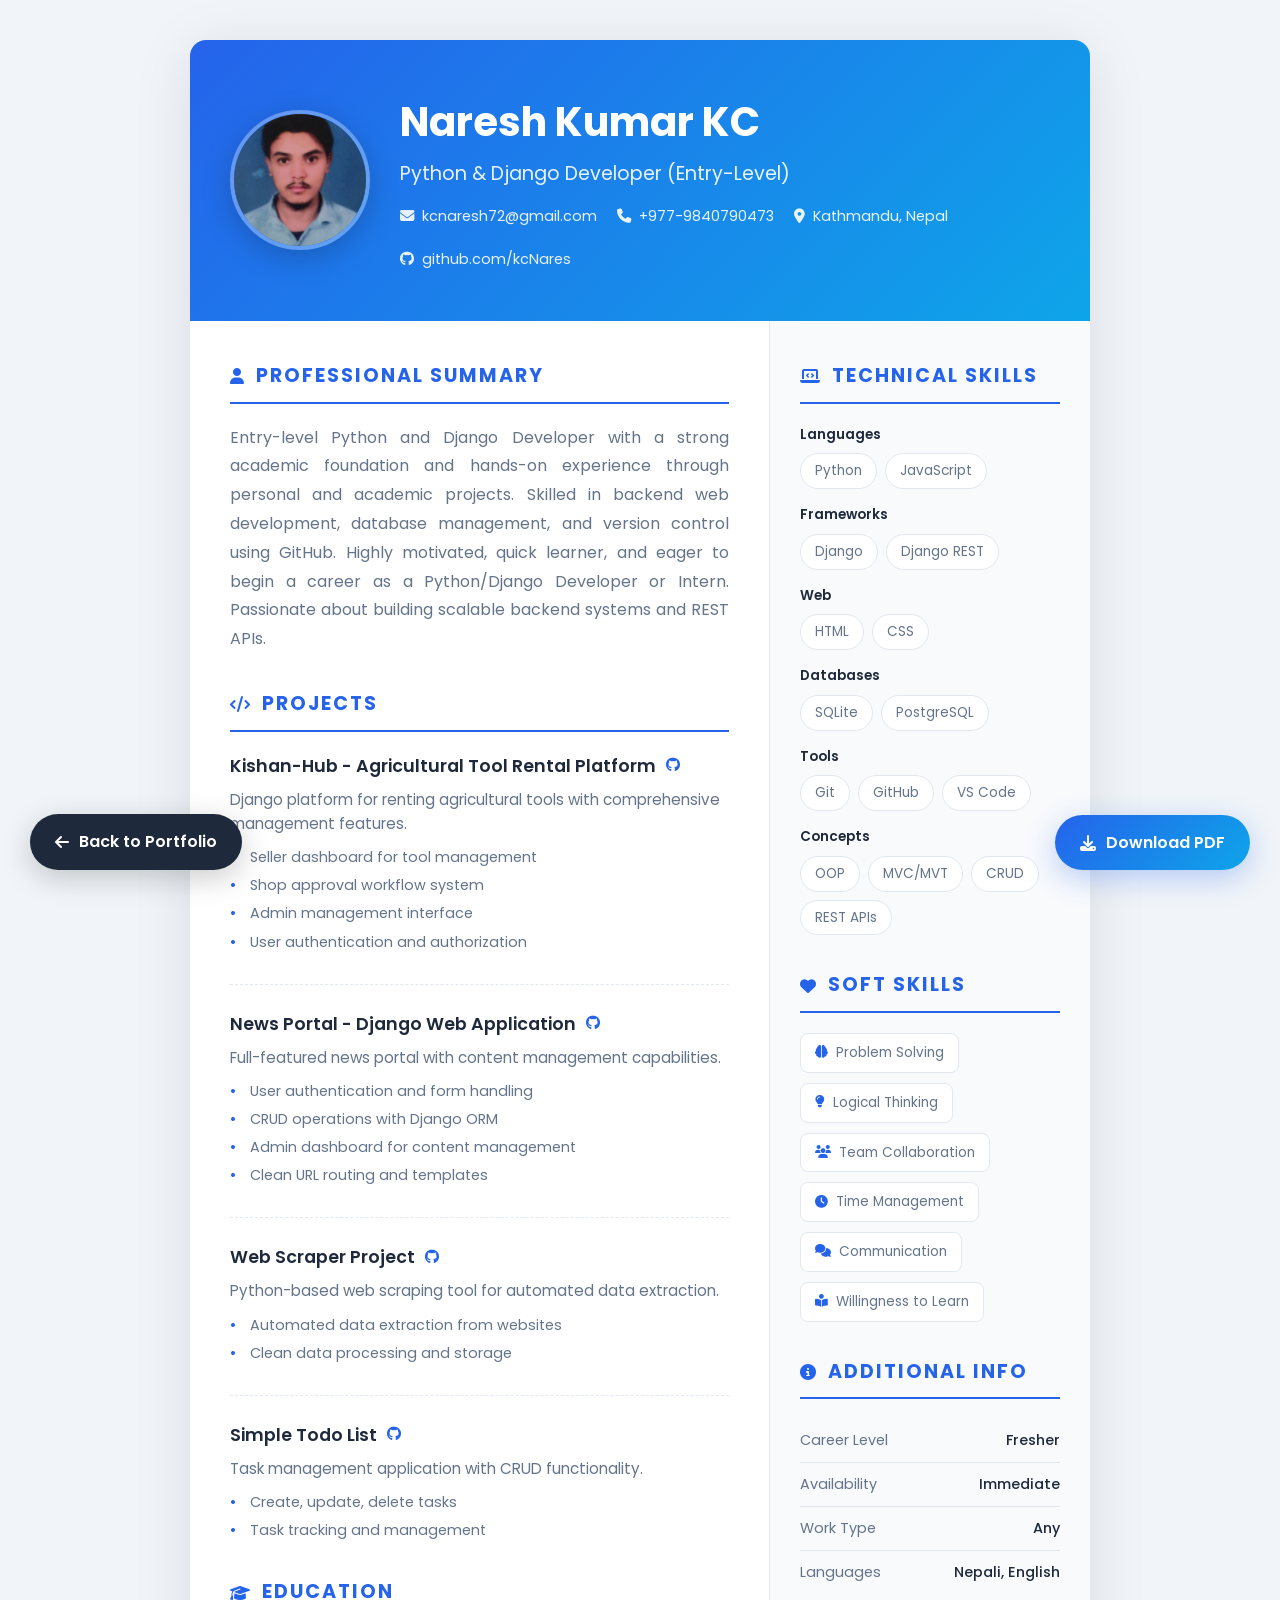
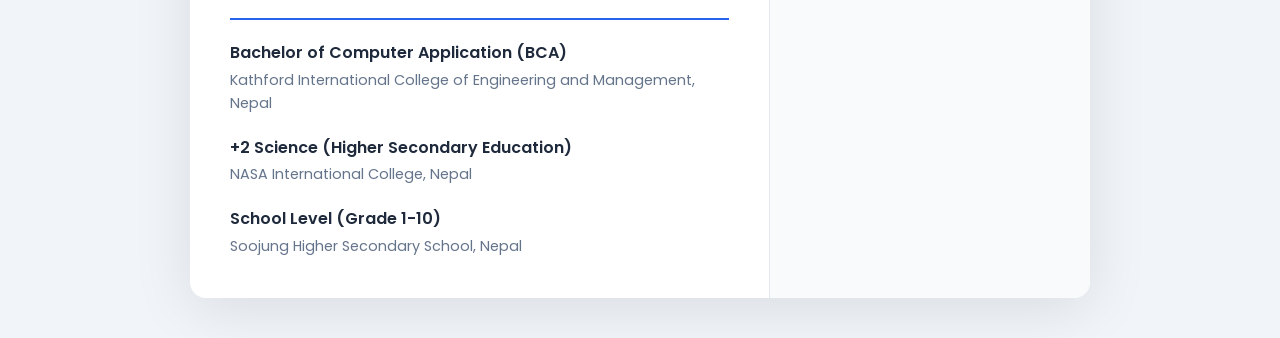
==== resume/resume.html @ 40097b9b "Initial portfolio upload" ====
<!DOCTYPE html>
<html lang="en">
<head>
    <meta charset="UTF-8">
    <meta name="viewport" content="width=device-width, initial-scale=1.0">
    <title>Resume - Naresh Kumar KC | Python & Django Developer</title>
    <link href="https://fonts.googleapis.com/css2?family=Poppins:wght@300;400;500;600;700&display=swap" rel="stylesheet">
    <link rel="stylesheet" href="https://cdnjs.cloudflare.com/ajax/libs/font-awesome/6.4.0/css/all.min.css">
    <link rel="stylesheet" href="../css/resume.css">
    <link rel="icon" type="image/png" href="../images/logon.jpg">
    <link rel="apple-touch-icon" href="../images/logon.jpg">
</head>
<body>
    <div class="resume-container">
        <!-- Header --> 
        <header class="resume-header">
            <img src="../images/profile.jpg" alt="Naresh Kumar KC" class="header-photo">
            <div class="header-info">
                <h1>Naresh Kumar KC</h1>
                <p class="title">Python & Django Developer (Entry-Level)</p>
                <div class="contact-row">
                    <a href="mailto:kcnaresh72@gmail.com">
                        <i class="fas fa-envelope"></i> kcnaresh72@gmail.com
                    </a>
                    <a href="tel:+977-9840790473">
                        <i class="fas fa-phone"></i> +977-9840790473
                    </a>
                    <span>
                        <i class="fas fa-map-marker-alt"></i> Kathmandu, Nepal
                    </span>
                    <a href="https://github.com/kcNares" target="_blank">
                        <i class="fab fa-github"></i> github.com/kcNares
                    </a>
                </div>
            </div>
        </header>

        <!-- Body -->
        <div class="resume-body">
            <!-- Main Content -->
            <main class="main-content">
                <!-- Professional Summary -->
                <section class="section">
                    <h2 class="section-title">
                        <i class="fas fa-user"></i> Professional Summary
                    </h2>
                    <p class="summary-text">
                        Entry-level Python and Django Developer with a strong academic foundation and hands-on experience through personal and academic projects. Skilled in backend web development, database management, and version control using GitHub. Highly motivated, quick learner, and eager to begin a career as a Python/Django Developer or Intern. Passionate about building scalable backend systems and REST APIs.
                    </p>
                </section>

                <!-- Projects -->
                <section class="section">
                    <h2 class="section-title">
                        <i class="fas fa-code"></i> Projects
                    </h2>

                    <div class="project-item">
                        <h3 class="project-title">
                            Kishan-Hub - Agricultural Tool Rental Platform
                            <a href="https://github.com/kcNares/Kishan-Hub" target="_blank">
                                <i class="fab fa-github"></i>
                            </a>
                        </h3>
                        <p class="project-description">Django platform for renting agricultural tools with comprehensive management features.</p>
                        <ul class="project-features">
                            <li>Seller dashboard for tool management</li>
                            <li>Shop approval workflow system</li>
                            <li>Admin management interface</li>
                            <li>User authentication and authorization</li>
                        </ul>
                    </div>

                    <div class="project-item">
                        <h3 class="project-title">
                            News Portal - Django Web Application
                            <a href="https://github.com/kcNares/News-Portal" target="_blank">
                                <i class="fab fa-github"></i>
                            </a>
                        </h3>
                        <p class="project-description">Full-featured news portal with content management capabilities.</p>
                        <ul class="project-features">
                            <li>User authentication and form handling</li>
                            <li>CRUD operations with Django ORM</li>
                            <li>Admin dashboard for content management</li>
                            <li>Clean URL routing and templates</li>
                        </ul>
                    </div>

                    <div class="project-item">
                        <h3 class="project-title">
                            Web Scraper Project
                            <a href="https://github.com/kcNares/scrapper-project" target="_blank">
                                <i class="fab fa-github"></i>
                            </a>
                        </h3>
                        <p class="project-description">Python-based web scraping tool for automated data extraction.</p>
                        <ul class="project-features">
                            <li>Automated data extraction from websites</li>
                            <li>Clean data processing and storage</li>
                        </ul>
                    </div>

                    <div class="project-item">
                        <h3 class="project-title">
                            Simple Todo List
                            <a href="https://github.com/kcNares/Simple_Todo_List" target="_blank">
                                <i class="fab fa-github"></i>
                            </a>
                        </h3>
                        <p class="project-description">Task management application with CRUD functionality.</p>
                        <ul class="project-features">
                            <li>Create, update, delete tasks</li>
                            <li>Task tracking and management</li>
                        </ul>
                    </div>
                </section>

                <!-- Education -->
                <section class="section">
                    <h2 class="section-title">
                        <i class="fas fa-graduation-cap"></i> Education
                    </h2>

                    <div class="education-item">
                        <p class="education-degree">Bachelor of Computer Application (BCA)</p>
                        <p class="education-school">Kathford International College of Engineering and Management, Nepal</p>
                    </div>

                    <div class="education-item">
                        <p class="education-degree">+2 Science (Higher Secondary Education)</p>
                        <p class="education-school">NASA International College, Nepal</p>
                    </div>

                    <div class="education-item">
                        <p class="education-degree">School Level (Grade 1-10)</p>
                        <p class="education-school">Soojung Higher Secondary School, Nepal</p>
                    </div>
                </section>
            </main>

            <!-- Sidebar -->
            <aside class="sidebar">
                <!-- Technical Skills -->
                <section class="section">
                    <h2 class="section-title">
                        <i class="fas fa-laptop-code"></i> Technical Skills
                    </h2>
                    <div class="skills-grid">
                        <div>
                            <p class="skill-category-title">Languages</p>
                            <div class="skill-tags">
                                <span class="skill-tag">Python</span>
                                <span class="skill-tag">JavaScript</span>
                            </div>
                        </div>
                        <div>
                            <p class="skill-category-title">Frameworks</p>
                            <div class="skill-tags">
                                <span class="skill-tag">Django</span>
                                <span class="skill-tag">Django REST</span>
                            </div>
                        </div>
                        <div>
                            <p class="skill-category-title">Web</p>
                            <div class="skill-tags">
                                <span class="skill-tag">HTML</span>
                                <span class="skill-tag">CSS</span>
                            </div>
                        </div>
                        <div>
                            <p class="skill-category-title">Databases</p>
                            <div class="skill-tags">
                                <span class="skill-tag">SQLite</span>
                                <span class="skill-tag">PostgreSQL</span>
                            </div>
                        </div>
                        <div>
                            <p class="skill-category-title">Tools</p>
                            <div class="skill-tags">
                                <span class="skill-tag">Git</span>
                                <span class="skill-tag">GitHub</span>
                                <span class="skill-tag">VS Code</span>
                            </div>
                        </div>
                        <div>
                            <p class="skill-category-title">Concepts</p>
                            <div class="skill-tags">
                                <span class="skill-tag">OOP</span>
                                <span class="skill-tag">MVC/MVT</span>
                                <span class="skill-tag">CRUD</span>
                                <span class="skill-tag">REST APIs</span>
                            </div>
                        </div>
                    </div>
                </section>

                <!-- Soft Skills -->
                <section class="section">
                    <h2 class="section-title">
                        <i class="fas fa-heart"></i> Soft Skills
                    </h2>
                    <div class="soft-skills-grid">
                        <span class="soft-skill-item">
                            <i class="fas fa-brain"></i> Problem Solving
                        </span>
                        <span class="soft-skill-item">
                            <i class="fas fa-lightbulb"></i> Logical Thinking
                        </span>
                        <span class="soft-skill-item">
                            <i class="fas fa-users"></i> Team Collaboration
                        </span>
                        <span class="soft-skill-item">
                            <i class="fas fa-clock"></i> Time Management
                        </span>
                        <span class="soft-skill-item">
                            <i class="fas fa-comments"></i> Communication
                        </span>
                        <span class="soft-skill-item">
                            <i class="fas fa-book-reader"></i> Willingness to Learn
                        </span>
                    </div>
                </section>

                <!-- Additional Info -->
                <section class="section">
                    <h2 class="section-title">
                        <i class="fas fa-info-circle"></i> Additional Info
                    </h2>
                    <ul class="info-list">
                        <li>
                            <span class="info-label">Career Level</span>
                            <span class="info-value">Fresher</span>
                        </li>
                        <li>
                            <span class="info-label">Availability</span>
                            <span class="info-value">Immediate</span>
                        </li>
                        <li>
                            <span class="info-label">Work Type</span>
                            <span class="info-value">Any</span>
                        </li>
                        <li>
                            <span class="info-label">Languages</span>
                            <span class="info-value">Nepali, English</span>
                        </li>
                    </ul>
                </section>
            </aside>
        </div>
    </div>

    <!-- Buttons -->
    <a href="../index.html" class="back-btn">
        <i class="fas fa-arrow-left"></i> Back to Portfolio
    </a>
    <button class="print-btn" onclick="window.print()">
        <i class="fas fa-download"></i> Download PDF
    </button>
</body>
</html>
---- css/resume.css ----
:root {
            --primary: #2563eb;
            --primary-dark: #1d4ed8;
            --secondary: #0ea5e9;
            --bg-dark: #0f172a;
            --bg-card: #1e293b;
            --bg-light: #f8fafc;
            --text-dark: #1e293b;
            --text-muted: #64748b;
            --border: #e2e8f0;
            --gradient: linear-gradient(135deg, var(--primary) 0%, var(--secondary) 100%);
        }

        * {
            margin: 0;
            padding: 0;
            box-sizing: border-box;
        }

        body {
            font-family: 'Poppins', sans-serif;
            background: #f1f5f9;
            color: var(--text-dark);
            line-height: 1.6;
            padding: 40px 20px;
        }

        .resume-container {
            max-width: 900px;
            margin: 0 auto;
            background: white;
            box-shadow: 0 10px 60px rgba(0, 0, 0, 0.1);
            border-radius: 16px;
            overflow: hidden;
        }

        /* Header */
        .resume-header {
            background: var(--gradient);
            color: white;
            padding: 50px 40px;
            display: flex;
            gap: 30px;
            align-items: center;
        }

        .header-photo {
            width: 140px;
            height: 140px;
            border-radius: 50%;
            object-fit: cover;
            border: 4px solid rgba(255, 255, 255, 0.3);
            box-shadow: 0 8px 30px rgba(0, 0, 0, 0.2);
        }

        .header-info {
            flex: 1;
        }

        .header-info h1 {
            font-size: 2.5rem;
            font-weight: 700;
            margin-bottom: 5px;
        }

        .header-info .title {
            font-size: 1.2rem;
            opacity: 0.9;
            margin-bottom: 15px;
        }

        .contact-row {
            display: flex;
            flex-wrap: wrap;
            gap: 20px;
            font-size: 0.9rem;
        }

        .contact-row a,
        .contact-row span {
            color: white;
            text-decoration: none;
            display: flex;
            align-items: center;
            gap: 8px;
            opacity: 0.9;
        }

        .contact-row a:hover {
            opacity: 1;
            text-decoration: underline;
        }

        /* Main Content */
        .resume-body {
            display: grid;
            grid-template-columns: 1fr 320px;
        }

        .main-content {
            padding: 40px;
            border-right: 1px solid var(--border);
        }

        .sidebar {
            padding: 40px 30px;
            background: #f8fafc;
        }

        /* Section Styling */
        .section {
            margin-bottom: 35px;
        }

        .section:last-child {
            margin-bottom: 0;
        }

        .section-title {
            font-size: 1.2rem;
            font-weight: 700;
            color: var(--primary);
            text-transform: uppercase;
            letter-spacing: 2px;
            margin-bottom: 20px;
            padding-bottom: 10px;
            border-bottom: 2px solid var(--primary);
            display: flex;
            align-items: center;
            gap: 10px;
        }

        .section-title i {
            font-size: 1rem;
        }

        /* Summary */
        .summary-text {
            color: var(--text-muted);
            line-height: 1.8;
            text-align: justify;
        }

        /* Skills */
        .skills-grid {
            display: flex;
            flex-direction: column;
            gap: 15px;
        }

        .skill-category-title {
            font-size: 0.85rem;
            font-weight: 600;
            color: var(--text-dark);
            margin-bottom: 8px;
        }

        .skill-tags {
            display: flex;
            flex-wrap: wrap;
            gap: 8px;
        }

        .skill-tag {
            padding: 6px 14px;
            background: white;
            border: 1px solid var(--border);
            border-radius: 20px;
            font-size: 0.85rem;
            color: var(--text-muted);
            transition: all 0.3s ease;
        }

        .skill-tag:hover {
            border-color: var(--primary);
            color: var(--primary);
        }

        /* Projects */
        .project-item {
            margin-bottom: 25px;
            padding-bottom: 25px;
            border-bottom: 1px dashed var(--border);
        }

        .project-item:last-child {
            margin-bottom: 0;
            padding-bottom: 0;
            border-bottom: none;
        }

        .project-title {
            font-size: 1.1rem;
            font-weight: 600;
            color: var(--text-dark);
            margin-bottom: 8px;
            display: flex;
            align-items: center;
            gap: 10px;
        }

        .project-title a {
            color: var(--primary);
            font-size: 0.9rem;
        }

        .project-title a:hover {
            color: var(--primary-dark);
        }

        .project-description {
            color: var(--text-muted);
            font-size: 0.95rem;
            margin-bottom: 10px;
        }

        .project-features {
            list-style: none;
        }

        .project-features li {
            color: var(--text-muted);
            font-size: 0.9rem;
            padding-left: 20px;
            position: relative;
            margin-bottom: 5px;
        }

        .project-features li::before {
            content: '•';
            color: var(--primary);
            font-weight: bold;
            position: absolute;
            left: 0;
        }

        /* Education */
        .education-item {
            margin-bottom: 20px;
        }

        .education-item:last-child {
            margin-bottom: 0;
        }

        .education-degree {
            font-weight: 600;
            color: var(--text-dark);
            margin-bottom: 3px;
        }

        .education-school {
            color: var(--text-muted);
            font-size: 0.9rem;
        }

        /* Soft Skills */
        .soft-skills-grid {
            display: flex;
            flex-wrap: wrap;
            gap: 10px;
        }

        .soft-skill-item {
            display: flex;
            align-items: center;
            gap: 8px;
            padding: 8px 14px;
            background: white;
            border-radius: 8px;
            font-size: 0.85rem;
            color: var(--text-muted);
            border: 1px solid var(--border);
        }

        .soft-skill-item i {
            color: var(--primary);
            font-size: 0.8rem;
        }

        /* Additional Info */
        .info-list {
            list-style: none;
        }

        .info-list li {
            display: flex;
            justify-content: space-between;
            padding: 10px 0;
            border-bottom: 1px solid var(--border);
            font-size: 0.9rem;
        }

        .info-list li:last-child {
            border-bottom: none;
        }

        .info-label {
            color: var(--text-muted);
        }

        .info-value {
            font-weight: 500;
            color: var(--text-dark);
        }

        /* Print Button */
        .print-btn {
            position: fixed;
            bottom: 30px;
            right: 30px;
            padding: 15px 25px;
            background: var(--gradient);
            color: white;
            border: none;
            border-radius: 30px;
            font-family: inherit;
            font-size: 1rem;
            font-weight: 600;
            cursor: pointer;
            display: flex;
            align-items: center;
            gap: 10px;
            box-shadow: 0 8px 30px rgba(37, 99, 235, 0.3);
            transition: all 0.3s ease;
            text-decoration: none;
        }

        .print-btn:hover {
            transform: translateY(-3px);
            box-shadow: 0 12px 40px rgba(37, 99, 235, 0.4);
        }

        .back-btn {
            position: fixed;
            bottom: 30px;
            left: 30px;
            padding: 15px 25px;
            background: var(--bg-card);
            color: white;
            border: none;
            border-radius: 30px;
            font-family: inherit;
            font-size: 1rem;
            font-weight: 600;
            cursor: pointer;
            display: flex;
            align-items: center;
            gap: 10px;
            box-shadow: 0 8px 30px rgba(0, 0, 0, 0.2);
            transition: all 0.3s ease;
            text-decoration: none;
        }

        .back-btn:hover {
            transform: translateY(-3px);
        }

        /* Print Styles */
        @media print {
            body {
                padding: 0;
                background: white;
            }

            .resume-container {
                box-shadow: none;
                border-radius: 0;
            }

            .print-btn,
            .back-btn {
                display: none;
            }
        }

        /* Responsive */
        @media (max-width: 768px) {
            .resume-header {
                flex-direction: column;
                text-align: center;
                padding: 30px 20px;
            }

            .header-info h1 {
                font-size: 1.8rem;
            }

            .contact-row {
                justify-content: center;
            }

            .resume-body {
                grid-template-columns: 1fr;
            }

            .main-content {
                padding: 30px 20px;
                border-right: none;
                border-bottom: 1px solid var(--border);
            }

            .sidebar {
                padding: 30px 20px;
            }

            .print-btn,
            .back-btn {
                bottom: 20px;
                padding: 12px 20px;
                font-size: 0.9rem;
            }

            .print-btn {
                right: 20px;
            }

            .back-btn {
                left: 20px;
            }
        }
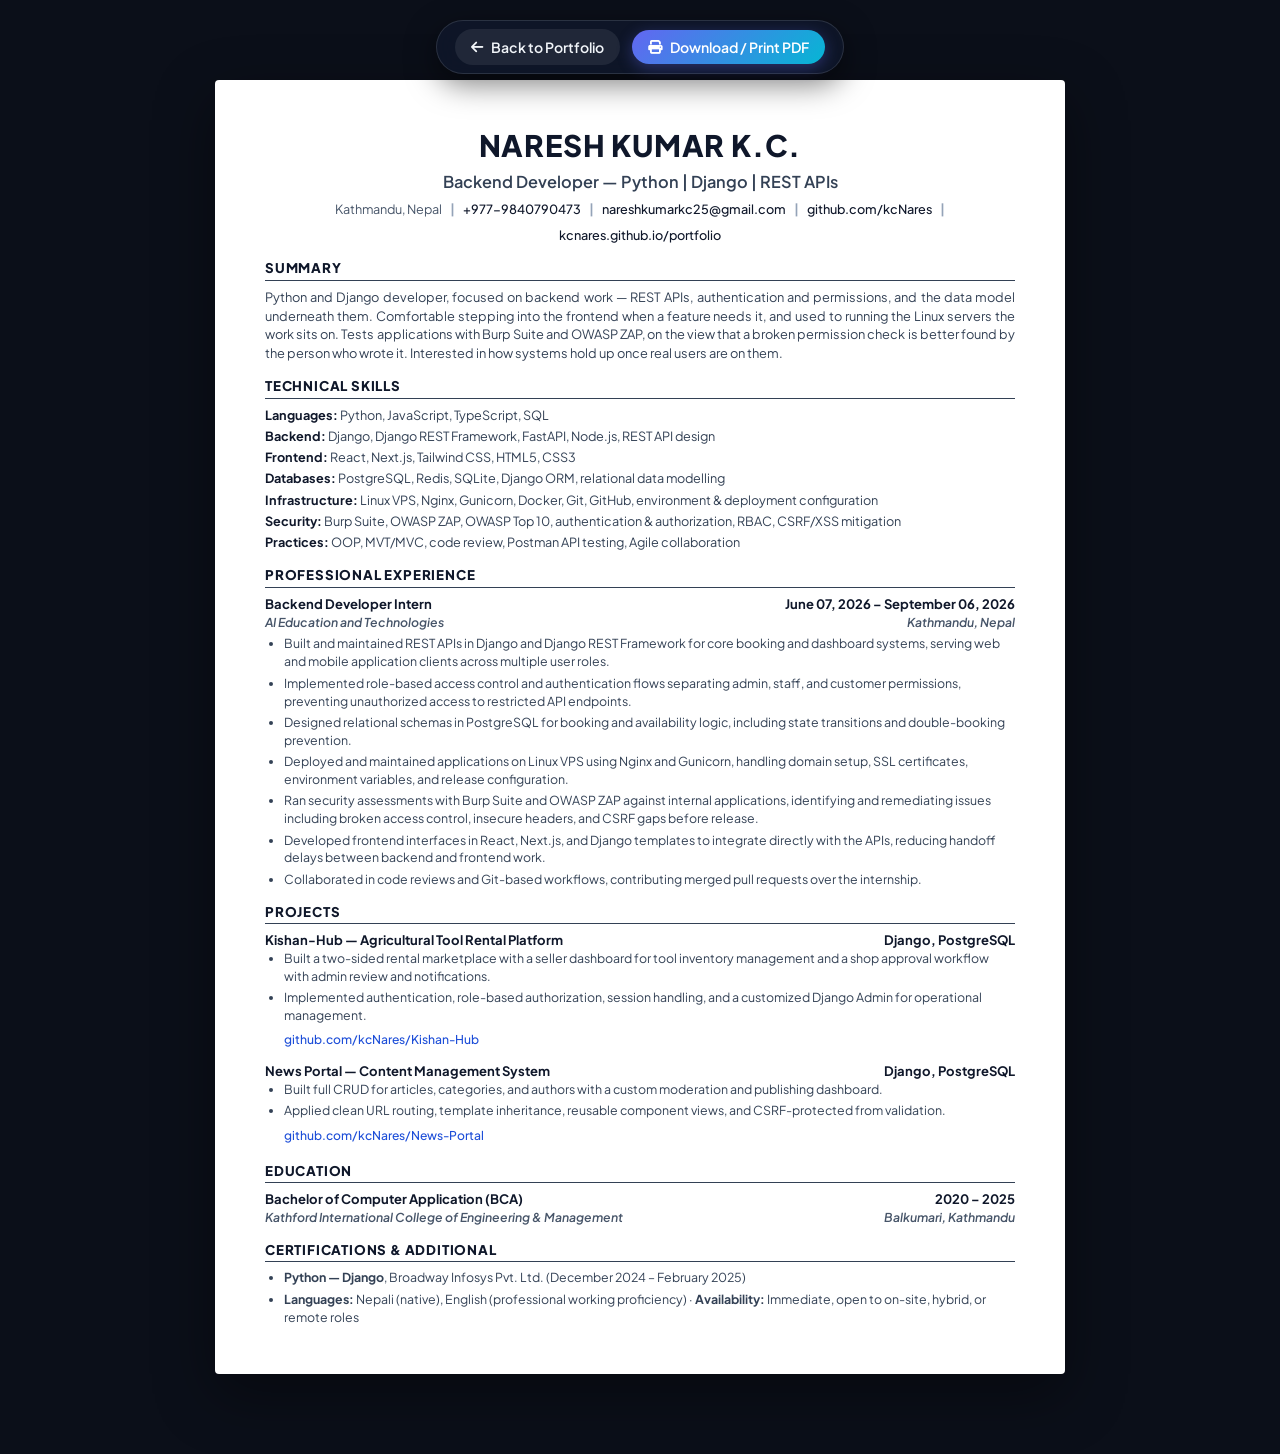
==== commit 0a9c128a: "Update the Portfolio" ====
--- a/resume/resume.html
+++ b/resume/resume.html
@@ -3,259 +3,177 @@
 <head>
     <meta charset="UTF-8">
     <meta name="viewport" content="width=device-width, initial-scale=1.0">
-    <title>Resume - Naresh Kumar KC | Python & Django Developer</title>
-    <link href="https://fonts.googleapis.com/css2?family=Poppins:wght@300;400;500;600;700&display=swap" rel="stylesheet">
+    <title>Naresh Kumar K.C. - Resume | Backend Developer</title>
+    <meta name="description" content="Resume of Naresh Kumar K.C. - Backend Developer specializing in Python, Django, DRF, PostgreSQL, Linux VPS, and OWASP security.">
+    <link rel="stylesheet" href="../css/resume.css">
     <link rel="stylesheet" href="https://cdnjs.cloudflare.com/ajax/libs/font-awesome/6.4.0/css/all.min.css">
-    <link rel="stylesheet" href="../css/resume.css">
-    <link rel="icon" type="image/png" href="../images/logon.jpg">
-    <link rel="apple-touch-icon" href="../images/logon.jpg">
+    <link rel="icon" type="image/jpeg" href="../images/logon.jpg">
 </head>
 <body>
-    <div class="resume-container">
-        <!-- Header --> 
+
+    <!-- Floating Action Toolbar -->
+    <div class="action-bar">
+        <a href="../index.html" class="action-btn btn-back">
+            <i class="fas fa-arrow-left"></i> Back to Portfolio
+        </a>
+        <button class="action-btn btn-print" onclick="window.print()">
+            <i class="fas fa-print"></i> Download / Print PDF
+        </button>
+    </div>
+
+    <!-- ATS-Optimized Resume Document Container -->
+    <main class="resume-paper" id="resume-document">
+        
+        <!-- HEADER -->
         <header class="resume-header">
-            <img src="../images/profile.jpg" alt="Naresh Kumar KC" class="header-photo">
-            <div class="header-info">
-                <h1>Naresh Kumar KC</h1>
-                <p class="title">Python & Django Developer (Entry-Level)</p>
-                <div class="contact-row">
-                    <a href="mailto:kcnaresh72@gmail.com">
-                        <i class="fas fa-envelope"></i> kcnaresh72@gmail.com
-                    </a>
-                    <a href="tel:+977-9840790473">
-                        <i class="fas fa-phone"></i> +977-9840790473
-                    </a>
-                    <span>
-                        <i class="fas fa-map-marker-alt"></i> Kathmandu, Nepal
-                    </span>
-                    <a href="https://github.com/kcNares" target="_blank">
-                        <i class="fab fa-github"></i> github.com/kcNares
-                    </a>
-                </div>
+            <h1>NARESH KUMAR K.C.</h1>
+            <p class="candidate-title">Backend Developer &mdash; Python | Django | REST APIs</p>
+            <div class="contact-info-row">
+                <span>Kathmandu, Nepal</span>
+                <span class="separator">|</span>
+                <a href="tel:+9779840790473">+977-9840790473</a>
+                <span class="separator">|</span>
+                <a href="mailto:nareshkumarkc25@gmail.com">nareshkumarkc25@gmail.com</a>
+                <span class="separator">|</span>
+                <a href="https://github.com/kcNares" target="_blank">github.com/kcNares</a>
+                <span class="separator">|</span>
+                <a href="https://kcnares.github.io/portfolio" target="_blank">kcnares.github.io/portfolio</a>
             </div>
         </header>
 
-        <!-- Body -->
-        <div class="resume-body">
-            <!-- Main Content -->
-            <main class="main-content">
-                <!-- Professional Summary -->
-                <section class="section">
-                    <h2 class="section-title">
-                        <i class="fas fa-user"></i> Professional Summary
-                    </h2>
-                    <p class="summary-text">
-                        Entry-level Python and Django Developer with a strong academic foundation and hands-on experience through personal and academic projects. Skilled in backend web development, database management, and version control using GitHub. Highly motivated, quick learner, and eager to begin a career as a Python/Django Developer or Intern. Passionate about building scalable backend systems and REST APIs.
-                    </p>
-                </section>
+        <!-- SUMMARY -->
+        <section class="resume-section">
+            <h2 class="section-heading">SUMMARY</h2>
+            <p class="summary-paragraph">
+                Python and Django developer, focused on backend work &mdash; REST APIs, authentication and permissions, and the data model underneath them. Comfortable stepping into the frontend when a feature needs it, and used to running the Linux servers the work sits on. Tests applications with Burp Suite and OWASP ZAP, on the view that a broken permission check is better found by the person who wrote it. Interested in how systems hold up once real users are on them.
+            </p>
+        </section>
 
-                <!-- Projects -->
-                <section class="section">
-                    <h2 class="section-title">
-                        <i class="fas fa-code"></i> Projects
-                    </h2>
+        <!-- TECHNICAL SKILLS -->
+        <section class="resume-section">
+            <h2 class="section-heading">TECHNICAL SKILLS</h2>
+            <div class="skills-container">
+                <div class="skill-row">
+                    <strong>Languages:</strong> Python, JavaScript, TypeScript, SQL
+                </div>
+                <div class="skill-row">
+                    <strong>Backend:</strong> Django, Django REST Framework, FastAPI, Node.js, REST API design
+                </div>
+                <div class="skill-row">
+                    <strong>Frontend:</strong> React, Next.js, Tailwind CSS, HTML5, CSS3
+                </div>
+                <div class="skill-row">
+                    <strong>Databases:</strong> PostgreSQL, Redis, SQLite, Django ORM, relational data modelling
+                </div>
+                <div class="skill-row">
+                    <strong>Infrastructure:</strong> Linux VPS, Nginx, Gunicorn, Docker, Git, GitHub, environment &amp; deployment configuration
+                </div>
+                <div class="skill-row">
+                    <strong>Security:</strong> Burp Suite, OWASP ZAP, OWASP Top 10, authentication &amp; authorization, RBAC, CSRF/XSS mitigation
+                </div>
+                <div class="skill-row">
+                    <strong>Practices:</strong> OOP, MVT/MVC, code review, Postman API testing, Agile collaboration
+                </div>
+            </div>
+        </section>
 
-                    <div class="project-item">
-                        <h3 class="project-title">
-                            Kishan-Hub - Agricultural Tool Rental Platform
-                            <a href="https://github.com/kcNares/Kishan-Hub" target="_blank">
-                                <i class="fab fa-github"></i>
-                            </a>
-                        </h3>
-                        <p class="project-description">Django platform for renting agricultural tools with comprehensive management features.</p>
-                        <ul class="project-features">
-                            <li>Seller dashboard for tool management</li>
-                            <li>Shop approval workflow system</li>
-                            <li>Admin management interface</li>
-                            <li>User authentication and authorization</li>
-                        </ul>
-                    </div>
+        <!-- PROFESSIONAL EXPERIENCE -->
+        <section class="resume-section">
+            <h2 class="section-heading">PROFESSIONAL EXPERIENCE</h2>
+            
+            <div class="entry-block">
+                <div class="entry-header">
+                    <span>Backend Developer Intern</span>
+                    <span>June 07, 2026 – September 06, 2026</span>
+                </div>
+                <div class="entry-sub-header">
+                    <span>AI Education and Technologies</span>
+                    <span>Kathmandu, Nepal</span>
+                </div>
+                <ul class="entry-bullets">
+                    <li>Built and maintained REST APIs in Django and Django REST Framework for core booking and dashboard systems, serving web and mobile application clients across multiple user roles.</li>
+                    <li>Implemented role-based access control and authentication flows separating admin, staff, and customer permissions, preventing unauthorized access to restricted API endpoints.</li>
+                    <li>Designed relational schemas in PostgreSQL for booking and availability logic, including state transitions and double-booking prevention.</li>
+                    <li>Deployed and maintained applications on Linux VPS using Nginx and Gunicorn, handling domain setup, SSL certificates, environment variables, and release configuration.</li>
+                    <li>Ran security assessments with Burp Suite and OWASP ZAP against internal applications, identifying and remediating issues including broken access control, insecure headers, and CSRF gaps before release.</li>
+                    <li>Developed frontend interfaces in React, Next.js, and Django templates to integrate directly with the APIs, reducing handoff delays between backend and frontend work.</li>
+                    <li>Collaborated in code reviews and Git-based workflows, contributing merged pull requests over the internship.</li>
+                </ul>
+            </div>
+        </section>
 
-                    <div class="project-item">
-                        <h3 class="project-title">
-                            News Portal - Django Web Application
-                            <a href="https://github.com/kcNares/News-Portal" target="_blank">
-                                <i class="fab fa-github"></i>
-                            </a>
-                        </h3>
-                        <p class="project-description">Full-featured news portal with content management capabilities.</p>
-                        <ul class="project-features">
-                            <li>User authentication and form handling</li>
-                            <li>CRUD operations with Django ORM</li>
-                            <li>Admin dashboard for content management</li>
-                            <li>Clean URL routing and templates</li>
-                        </ul>
-                    </div>
+        <!-- PROJECTS -->
+        <section class="resume-section">
+            <h2 class="section-heading">PROJECTS</h2>
 
-                    <div class="project-item">
-                        <h3 class="project-title">
-                            Web Scraper Project
-                            <a href="https://github.com/kcNares/scrapper-project" target="_blank">
-                                <i class="fab fa-github"></i>
-                            </a>
-                        </h3>
-                        <p class="project-description">Python-based web scraping tool for automated data extraction.</p>
-                        <ul class="project-features">
-                            <li>Automated data extraction from websites</li>
-                            <li>Clean data processing and storage</li>
-                        </ul>
-                    </div>
+            <!-- Project 1 -->
+            <div class="entry-block">
+                <div class="entry-header">
+                    <span>Kishan-Hub — Agricultural Tool Rental Platform</span>
+                    <span>Django, PostgreSQL</span>
+                </div>
+                <ul class="entry-bullets">
+                    <li>Built a two-sided rental marketplace with a seller dashboard for tool inventory management and a shop approval workflow with admin review and notifications.</li>
+                    <li>Implemented authentication, role-based authorization, session handling, and a customized Django Admin for operational management.</li>
+                </ul>
+                <a href="https://github.com/kcNares/Kishan-Hub" target="_blank" class="project-repo-link">
+                    github.com/kcNares/Kishan-Hub
+                </a>
+            </div>
 
-                    <div class="project-item">
-                        <h3 class="project-title">
-                            Simple Todo List
-                            <a href="https://github.com/kcNares/Simple_Todo_List" target="_blank">
-                                <i class="fab fa-github"></i>
-                            </a>
-                        </h3>
-                        <p class="project-description">Task management application with CRUD functionality.</p>
-                        <ul class="project-features">
-                            <li>Create, update, delete tasks</li>
-                            <li>Task tracking and management</li>
-                        </ul>
-                    </div>
-                </section>
+            <!-- Project 2 -->
+            <div class="entry-block">
+                <div class="entry-header">
+                    <span>News Portal — Content Management System</span>
+                    <span>Django, PostgreSQL</span>
+                </div>
+                <ul class="entry-bullets">
+                    <li>Built full CRUD for articles, categories, and authors with a custom moderation and publishing dashboard.</li>
+                    <li>Applied clean URL routing, template inheritance, reusable component views, and CSRF-protected from validation.</li>
+                </ul>
+                <a href="https://github.com/kcNares/News-Portal" target="_blank" class="project-repo-link">
+                    github.com/kcNares/News-Portal
+                </a>
+            </div>
+        </section>
 
-                <!-- Education -->
-                <section class="section">
-                    <h2 class="section-title">
-                        <i class="fas fa-graduation-cap"></i> Education
-                    </h2>
+        <!-- EDUCATION -->
+        <section class="resume-section">
+            <h2 class="section-heading">EDUCATION</h2>
+            
+            <div class="entry-block">
+                <div class="entry-header">
+                    <span>Bachelor of Computer Application (BCA)</span>
+                    <span>2020 – 2025</span>
+                </div>
+                <div class="entry-sub-header">
+                    <span>Kathford International College of Engineering &amp; Management</span>
+                    <span>Balkumari, Kathmandu</span>
+                </div>
+            </div>
+        </section>
 
-                    <div class="education-item">
-                        <p class="education-degree">Bachelor of Computer Application (BCA)</p>
-                        <p class="education-school">Kathford International College of Engineering and Management, Nepal</p>
-                    </div>
+        <!-- CERTIFICATIONS & ADDITIONAL -->
+        <section class="resume-section" style="margin-bottom: 0;">
+            <h2 class="section-heading">CERTIFICATIONS &amp; ADDITIONAL</h2>
+            <ul class="entry-bullets">
+                <li><strong>Python — Django</strong>, Broadway Infosys Pvt. Ltd. (December 2024 – February 2025)</li>
+                <li><strong>Languages:</strong> Nepali (native), English (professional working proficiency) &middot; <strong>Availability:</strong> Immediate, open to on-site, hybrid, or remote roles</li>
+            </ul>
+        </section>
 
-                    <div class="education-item">
-                        <p class="education-degree">+2 Science (Higher Secondary Education)</p>
-                        <p class="education-school">NASA International College, Nepal</p>
-                    </div>
+    </main>
 
-                    <div class="education-item">
-                        <p class="education-degree">School Level (Grade 1-10)</p>
-                        <p class="education-school">Soojung Higher Secondary School, Nepal</p>
-                    </div>
-                </section>
-            </main>
-
-            <!-- Sidebar -->
-            <aside class="sidebar">
-                <!-- Technical Skills -->
-                <section class="section">
-                    <h2 class="section-title">
-                        <i class="fas fa-laptop-code"></i> Technical Skills
-                    </h2>
-                    <div class="skills-grid">
-                        <div>
-                            <p class="skill-category-title">Languages</p>
-                            <div class="skill-tags">
-                                <span class="skill-tag">Python</span>
-                                <span class="skill-tag">JavaScript</span>
-                            </div>
-                        </div>
-                        <div>
-                            <p class="skill-category-title">Frameworks</p>
-                            <div class="skill-tags">
-                                <span class="skill-tag">Django</span>
-                                <span class="skill-tag">Django REST</span>
-                            </div>
-                        </div>
-                        <div>
-                            <p class="skill-category-title">Web</p>
-                            <div class="skill-tags">
-                                <span class="skill-tag">HTML</span>
-                                <span class="skill-tag">CSS</span>
-                            </div>
-                        </div>
-                        <div>
-                            <p class="skill-category-title">Databases</p>
-                            <div class="skill-tags">
-                                <span class="skill-tag">SQLite</span>
-                                <span class="skill-tag">PostgreSQL</span>
-                            </div>
-                        </div>
-                        <div>
-                            <p class="skill-category-title">Tools</p>
-                            <div class="skill-tags">
-                                <span class="skill-tag">Git</span>
-                                <span class="skill-tag">GitHub</span>
-                                <span class="skill-tag">VS Code</span>
-                            </div>
-                        </div>
-                        <div>
-                            <p class="skill-category-title">Concepts</p>
-                            <div class="skill-tags">
-                                <span class="skill-tag">OOP</span>
-                                <span class="skill-tag">MVC/MVT</span>
-                                <span class="skill-tag">CRUD</span>
-                                <span class="skill-tag">REST APIs</span>
-                            </div>
-                        </div>
-                    </div>
-                </section>
-
-                <!-- Soft Skills -->
-                <section class="section">
-                    <h2 class="section-title">
-                        <i class="fas fa-heart"></i> Soft Skills
-                    </h2>
-                    <div class="soft-skills-grid">
-                        <span class="soft-skill-item">
-                            <i class="fas fa-brain"></i> Problem Solving
-                        </span>
-                        <span class="soft-skill-item">
-                            <i class="fas fa-lightbulb"></i> Logical Thinking
-                        </span>
-                        <span class="soft-skill-item">
-                            <i class="fas fa-users"></i> Team Collaboration
-                        </span>
-                        <span class="soft-skill-item">
-                            <i class="fas fa-clock"></i> Time Management
-                        </span>
-                        <span class="soft-skill-item">
-                            <i class="fas fa-comments"></i> Communication
-                        </span>
-                        <span class="soft-skill-item">
-                            <i class="fas fa-book-reader"></i> Willingness to Learn
-                        </span>
-                    </div>
-                </section>
-
-                <!-- Additional Info -->
-                <section class="section">
-                    <h2 class="section-title">
-                        <i class="fas fa-info-circle"></i> Additional Info
-                    </h2>
-                    <ul class="info-list">
-                        <li>
-                            <span class="info-label">Career Level</span>
-                            <span class="info-value">Fresher</span>
-                        </li>
-                        <li>
-                            <span class="info-label">Availability</span>
-                            <span class="info-value">Immediate</span>
-                        </li>
-                        <li>
-                            <span class="info-label">Work Type</span>
-                            <span class="info-value">Any</span>
-                        </li>
-                        <li>
-                            <span class="info-label">Languages</span>
-                            <span class="info-value">Nepali, English</span>
-                        </li>
-                    </ul>
-                </section>
-            </aside>
-        </div>
-    </div>
-
-    <!-- Buttons -->
-    <a href="../index.html" class="back-btn">
-        <i class="fas fa-arrow-left"></i> Back to Portfolio
-    </a>
-    <button class="print-btn" onclick="window.print()">
-        <i class="fas fa-download"></i> Download PDF
-    </button>
+    <!-- Auto-Print Handler Script for ?print=true parameter -->
+    <script>
+        window.addEventListener('DOMContentLoaded', () => {
+            const urlParams = new URLSearchParams(window.location.search);
+            if (urlParams.get('print') === 'true') {
+                setTimeout(() => {
+                    window.print();
+                }, 400);
+            }
+        });
+    </script>
 </body>
 </html>
--- a/css/resume.css
+++ b/css/resume.css
@@ -1,421 +1,306 @@
+/* ==========================================================================
+   NARESH KUMAR K.C. - ATS-STANDARD RESUME STYLESHEET
+   ========================================================================== */
+
+@import url('https://fonts.googleapis.com/css2?family=Plus+Jakarta+Sans:wght@400;500;600;700;800&family=JetBrains+Mono:wght@400;500;600&display=swap');
+
+*, *::before, *::after {
+    margin: 0;
+    padding: 0;
+    box-sizing: border-box;
+}
+
 :root {
-            --primary: #2563eb;
-            --primary-dark: #1d4ed8;
-            --secondary: #0ea5e9;
-            --bg-dark: #0f172a;
-            --bg-card: #1e293b;
-            --bg-light: #f8fafc;
-            --text-dark: #1e293b;
-            --text-muted: #64748b;
-            --border: #e2e8f0;
-            --gradient: linear-gradient(135deg, var(--primary) 0%, var(--secondary) 100%);
-        }
-
-        * {
-            margin: 0;
-            padding: 0;
-            box-sizing: border-box;
-        }
-
-        body {
-            font-family: 'Poppins', sans-serif;
-            background: #f1f5f9;
-            color: var(--text-dark);
-            line-height: 1.6;
-            padding: 40px 20px;
-        }
-
-        .resume-container {
-            max-width: 900px;
-            margin: 0 auto;
-            background: white;
-            box-shadow: 0 10px 60px rgba(0, 0, 0, 0.1);
-            border-radius: 16px;
-            overflow: hidden;
-        }
-
-        /* Header */
-        .resume-header {
-            background: var(--gradient);
-            color: white;
-            padding: 50px 40px;
-            display: flex;
-            gap: 30px;
-            align-items: center;
-        }
-
-        .header-photo {
-            width: 140px;
-            height: 140px;
-            border-radius: 50%;
-            object-fit: cover;
-            border: 4px solid rgba(255, 255, 255, 0.3);
-            box-shadow: 0 8px 30px rgba(0, 0, 0, 0.2);
-        }
-
-        .header-info {
-            flex: 1;
-        }
-
-        .header-info h1 {
-            font-size: 2.5rem;
-            font-weight: 700;
-            margin-bottom: 5px;
-        }
-
-        .header-info .title {
-            font-size: 1.2rem;
-            opacity: 0.9;
-            margin-bottom: 15px;
-        }
-
-        .contact-row {
-            display: flex;
-            flex-wrap: wrap;
-            gap: 20px;
-            font-size: 0.9rem;
-        }
-
-        .contact-row a,
-        .contact-row span {
-            color: white;
-            text-decoration: none;
-            display: flex;
-            align-items: center;
-            gap: 8px;
-            opacity: 0.9;
-        }
-
-        .contact-row a:hover {
-            opacity: 1;
-            text-decoration: underline;
-        }
-
-        /* Main Content */
-        .resume-body {
-            display: grid;
-            grid-template-columns: 1fr 320px;
-        }
-
-        .main-content {
-            padding: 40px;
-            border-right: 1px solid var(--border);
-        }
-
-        .sidebar {
-            padding: 40px 30px;
-            background: #f8fafc;
-        }
-
-        /* Section Styling */
-        .section {
-            margin-bottom: 35px;
-        }
-
-        .section:last-child {
-            margin-bottom: 0;
-        }
-
-        .section-title {
-            font-size: 1.2rem;
-            font-weight: 700;
-            color: var(--primary);
-            text-transform: uppercase;
-            letter-spacing: 2px;
-            margin-bottom: 20px;
-            padding-bottom: 10px;
-            border-bottom: 2px solid var(--primary);
-            display: flex;
-            align-items: center;
-            gap: 10px;
-        }
-
-        .section-title i {
-            font-size: 1rem;
-        }
-
-        /* Summary */
-        .summary-text {
-            color: var(--text-muted);
-            line-height: 1.8;
-            text-align: justify;
-        }
-
-        /* Skills */
-        .skills-grid {
-            display: flex;
-            flex-direction: column;
-            gap: 15px;
-        }
-
-        .skill-category-title {
-            font-size: 0.85rem;
-            font-weight: 600;
-            color: var(--text-dark);
-            margin-bottom: 8px;
-        }
-
-        .skill-tags {
-            display: flex;
-            flex-wrap: wrap;
-            gap: 8px;
-        }
-
-        .skill-tag {
-            padding: 6px 14px;
-            background: white;
-            border: 1px solid var(--border);
-            border-radius: 20px;
-            font-size: 0.85rem;
-            color: var(--text-muted);
-            transition: all 0.3s ease;
-        }
-
-        .skill-tag:hover {
-            border-color: var(--primary);
-            color: var(--primary);
-        }
-
-        /* Projects */
-        .project-item {
-            margin-bottom: 25px;
-            padding-bottom: 25px;
-            border-bottom: 1px dashed var(--border);
-        }
-
-        .project-item:last-child {
-            margin-bottom: 0;
-            padding-bottom: 0;
-            border-bottom: none;
-        }
-
-        .project-title {
-            font-size: 1.1rem;
-            font-weight: 600;
-            color: var(--text-dark);
-            margin-bottom: 8px;
-            display: flex;
-            align-items: center;
-            gap: 10px;
-        }
-
-        .project-title a {
-            color: var(--primary);
-            font-size: 0.9rem;
-        }
-
-        .project-title a:hover {
-            color: var(--primary-dark);
-        }
-
-        .project-description {
-            color: var(--text-muted);
-            font-size: 0.95rem;
-            margin-bottom: 10px;
-        }
-
-        .project-features {
-            list-style: none;
-        }
-
-        .project-features li {
-            color: var(--text-muted);
-            font-size: 0.9rem;
-            padding-left: 20px;
-            position: relative;
-            margin-bottom: 5px;
-        }
-
-        .project-features li::before {
-            content: '•';
-            color: var(--primary);
-            font-weight: bold;
-            position: absolute;
-            left: 0;
-        }
-
-        /* Education */
-        .education-item {
-            margin-bottom: 20px;
-        }
-
-        .education-item:last-child {
-            margin-bottom: 0;
-        }
-
-        .education-degree {
-            font-weight: 600;
-            color: var(--text-dark);
-            margin-bottom: 3px;
-        }
-
-        .education-school {
-            color: var(--text-muted);
-            font-size: 0.9rem;
-        }
-
-        /* Soft Skills */
-        .soft-skills-grid {
-            display: flex;
-            flex-wrap: wrap;
-            gap: 10px;
-        }
-
-        .soft-skill-item {
-            display: flex;
-            align-items: center;
-            gap: 8px;
-            padding: 8px 14px;
-            background: white;
-            border-radius: 8px;
-            font-size: 0.85rem;
-            color: var(--text-muted);
-            border: 1px solid var(--border);
-        }
-
-        .soft-skill-item i {
-            color: var(--primary);
-            font-size: 0.8rem;
-        }
-
-        /* Additional Info */
-        .info-list {
-            list-style: none;
-        }
-
-        .info-list li {
-            display: flex;
-            justify-content: space-between;
-            padding: 10px 0;
-            border-bottom: 1px solid var(--border);
-            font-size: 0.9rem;
-        }
-
-        .info-list li:last-child {
-            border-bottom: none;
-        }
-
-        .info-label {
-            color: var(--text-muted);
-        }
-
-        .info-value {
-            font-weight: 500;
-            color: var(--text-dark);
-        }
-
-        /* Print Button */
-        .print-btn {
-            position: fixed;
-            bottom: 30px;
-            right: 30px;
-            padding: 15px 25px;
-            background: var(--gradient);
-            color: white;
-            border: none;
-            border-radius: 30px;
-            font-family: inherit;
-            font-size: 1rem;
-            font-weight: 600;
-            cursor: pointer;
-            display: flex;
-            align-items: center;
-            gap: 10px;
-            box-shadow: 0 8px 30px rgba(37, 99, 235, 0.3);
-            transition: all 0.3s ease;
-            text-decoration: none;
-        }
-
-        .print-btn:hover {
-            transform: translateY(-3px);
-            box-shadow: 0 12px 40px rgba(37, 99, 235, 0.4);
-        }
-
-        .back-btn {
-            position: fixed;
-            bottom: 30px;
-            left: 30px;
-            padding: 15px 25px;
-            background: var(--bg-card);
-            color: white;
-            border: none;
-            border-radius: 30px;
-            font-family: inherit;
-            font-size: 1rem;
-            font-weight: 600;
-            cursor: pointer;
-            display: flex;
-            align-items: center;
-            gap: 10px;
-            box-shadow: 0 8px 30px rgba(0, 0, 0, 0.2);
-            transition: all 0.3s ease;
-            text-decoration: none;
-        }
-
-        .back-btn:hover {
-            transform: translateY(-3px);
-        }
-
-        /* Print Styles */
-        @media print {
-            body {
-                padding: 0;
-                background: white;
-            }
-
-            .resume-container {
-                box-shadow: none;
-                border-radius: 0;
-            }
-
-            .print-btn,
-            .back-btn {
-                display: none;
-            }
-        }
-
-        /* Responsive */
-        @media (max-width: 768px) {
-            .resume-header {
-                flex-direction: column;
-                text-align: center;
-                padding: 30px 20px;
-            }
-
-            .header-info h1 {
-                font-size: 1.8rem;
-            }
-
-            .contact-row {
-                justify-content: center;
-            }
-
-            .resume-body {
-                grid-template-columns: 1fr;
-            }
-
-            .main-content {
-                padding: 30px 20px;
-                border-right: none;
-                border-bottom: 1px solid var(--border);
-            }
-
-            .sidebar {
-                padding: 30px 20px;
-            }
-
-            .print-btn,
-            .back-btn {
-                bottom: 20px;
-                padding: 12px 20px;
-                font-size: 0.9rem;
-            }
-
-            .print-btn {
-                right: 20px;
-            }
-
-            .back-btn {
-                left: 20px;
-            }
-        }+    --text-color: #0f172a;
+    --text-muted: #334155;
+    --text-light: #64748b;
+    --border-color: #334155;
+    --border-light: #94a3b8;
+    --link-color: #0f172a;
+    --link-blue: #1d4ed8;
+    --bg-page: #0b0f19;
+    --bg-paper: #ffffff;
+}
+
+body {
+    font-family: 'Plus Jakarta Sans', -apple-system, BlinkMacSystemFont, 'Segoe UI', Roboto, Helvetica, Arial, sans-serif;
+    background-color: var(--bg-page);
+    color: var(--text-color);
+    line-height: 1.45;
+    font-size: 10.5pt;
+    padding: 40px 20px 80px;
+    display: flex;
+    flex-direction: column;
+    align-items: center;
+    min-height: 100vh;
+}
+
+/* Floating Action Bar */
+.action-bar {
+    position: fixed;
+    top: 20px;
+    z-index: 100;
+    background: rgba(15, 23, 42, 0.9);
+    backdrop-filter: blur(16px);
+    -webkit-backdrop-filter: blur(16px);
+    border: 1px solid rgba(255, 255, 255, 0.12);
+    border-radius: 9999px;
+    padding: 8px 18px;
+    display: flex;
+    align-items: center;
+    gap: 12px;
+    box-shadow: 0 10px 30px rgba(0, 0, 0, 0.5);
+}
+
+.action-btn {
+    display: inline-flex;
+    align-items: center;
+    gap: 8px;
+    padding: 8px 16px;
+    border-radius: 9999px;
+    font-size: 0.88rem;
+    font-weight: 600;
+    text-decoration: none;
+    cursor: pointer;
+    transition: all 0.2s ease;
+    border: none;
+    font-family: inherit;
+}
+
+.btn-back {
+    background: rgba(255, 255, 255, 0.08);
+    color: #f1f5f9;
+}
+
+.btn-back:hover {
+    background: rgba(255, 255, 255, 0.16);
+    color: #ffffff;
+}
+
+.btn-print {
+    background: linear-gradient(135deg, #6366f1 0%, #06b6d4 100%);
+    color: #ffffff;
+    box-shadow: 0 4px 15px rgba(99, 102, 241, 0.35);
+}
+
+.btn-print:hover {
+    box-shadow: 0 6px 20px rgba(99, 102, 241, 0.5);
+    transform: translateY(-1px);
+}
+
+/* Main A4 Resume Paper Container */
+.resume-paper {
+    background: var(--bg-paper);
+    width: 100%;
+    max-width: 850px;
+    min-height: 1100px;
+    padding: 44px 50px;
+    margin-top: 40px;
+    box-shadow: 0 20px 60px rgba(0, 0, 0, 0.4);
+    border-radius: 4px;
+    color: var(--text-color);
+}
+
+/* Header */
+.resume-header {
+    text-align: center;
+    margin-bottom: 14px;
+}
+
+.resume-header h1 {
+    font-size: 1.85rem;
+    font-weight: 800;
+    letter-spacing: 0.8px;
+    color: var(--text-color);
+    margin-bottom: 3px;
+    text-transform: uppercase;
+}
+
+.resume-header .candidate-title {
+    font-size: 1.02rem;
+    font-weight: 600;
+    color: #334155;
+    margin-bottom: 6px;
+}
+
+.contact-info-row {
+    display: flex;
+    justify-content: center;
+    align-items: center;
+    flex-wrap: wrap;
+    gap: 8px;
+    font-size: 9.5pt;
+    color: #475569;
+}
+
+.contact-info-row a {
+    color: #0f172a;
+    text-decoration: none;
+    font-weight: 500;
+}
+
+.contact-info-row a:hover {
+    text-decoration: underline;
+    color: var(--link-blue);
+}
+
+.separator {
+    color: #94a3b8;
+    font-weight: bold;
+}
+
+/* Section Common Styling */
+.resume-section {
+    margin-bottom: 13px;
+}
+
+.section-heading {
+    font-size: 10pt;
+    font-weight: 800;
+    letter-spacing: 0.8px;
+    text-transform: uppercase;
+    color: var(--text-color);
+    border-bottom: 1.5px solid var(--border-color);
+    padding-bottom: 2px;
+    margin-bottom: 7px;
+}
+
+/* Summary */
+.summary-paragraph {
+    font-size: 9.6pt;
+    color: var(--text-muted);
+    line-height: 1.48;
+    text-align: justify;
+}
+
+/* Technical Skills Grid/List */
+.skills-container {
+    font-size: 9.5pt;
+    line-height: 1.52;
+    color: var(--text-muted);
+}
+
+.skill-row {
+    margin-bottom: 2px;
+}
+
+.skill-row strong {
+    color: var(--text-color);
+    font-weight: 700;
+}
+
+/* Experience & Projects */
+.entry-block {
+    margin-bottom: 9px;
+}
+
+.entry-header {
+    display: flex;
+    justify-content: space-between;
+    align-items: baseline;
+    font-size: 9.8pt;
+    font-weight: 700;
+    color: var(--text-color);
+}
+
+.entry-sub-header {
+    display: flex;
+    justify-content: space-between;
+    align-items: baseline;
+    font-size: 9.2pt;
+    font-weight: 600;
+    color: #475569;
+    font-style: italic;
+    margin-bottom: 4px;
+}
+
+.entry-bullets {
+    list-style-type: disc;
+    margin-left: 19px;
+    font-size: 9.3pt;
+    color: var(--text-muted);
+    line-height: 1.44;
+}
+
+.entry-bullets li {
+    margin-bottom: 3.5px;
+}
+
+.project-repo-link {
+    font-size: 9.1pt;
+    color: var(--link-blue);
+    text-decoration: none;
+    display: inline-block;
+    margin-left: 19px;
+    margin-top: 2px;
+    margin-bottom: 4px;
+    font-weight: 500;
+}
+
+.project-repo-link:hover {
+    text-decoration: underline;
+}
+
+/* Print Stylesheet (Crisp 1-Page PDF Fit) */
+@media print {
+    body {
+        background: #ffffff !important;
+        padding: 0 !important;
+        margin: 0 !important;
+        color: #000000 !important;
+    }
+
+    .action-bar {
+        display: none !important;
+    }
+
+    .resume-paper {
+        box-shadow: none !important;
+        margin: 0 !important;
+        padding: 24px 32px !important;
+        max-width: 100% !important;
+        width: 100% !important;
+        min-height: auto !important;
+        border-radius: 0 !important;
+    }
+
+    a {
+        color: #000000 !important;
+        text-decoration: none !important;
+    }
+
+    .section-heading {
+        border-bottom-color: #000000 !important;
+    }
+
+    @page {
+        size: A4 portrait;
+        margin: 8mm 10mm;
+    }
+}
+
+/* Responsive (Screen) */
+@media screen and (max-width: 768px) {
+    body {
+        padding: 20px 10px;
+    }
+
+    .action-bar {
+        top: 10px;
+        padding: 6px 12px;
+    }
+
+    .resume-paper {
+        padding: 30px 20px;
+        margin-top: 50px;
+    }
+
+    .resume-header h1 {
+        font-size: 1.45rem;
+    }
+
+    .entry-header, .entry-sub-header {
+        flex-direction: column;
+        gap: 2px;
+    }
+}
